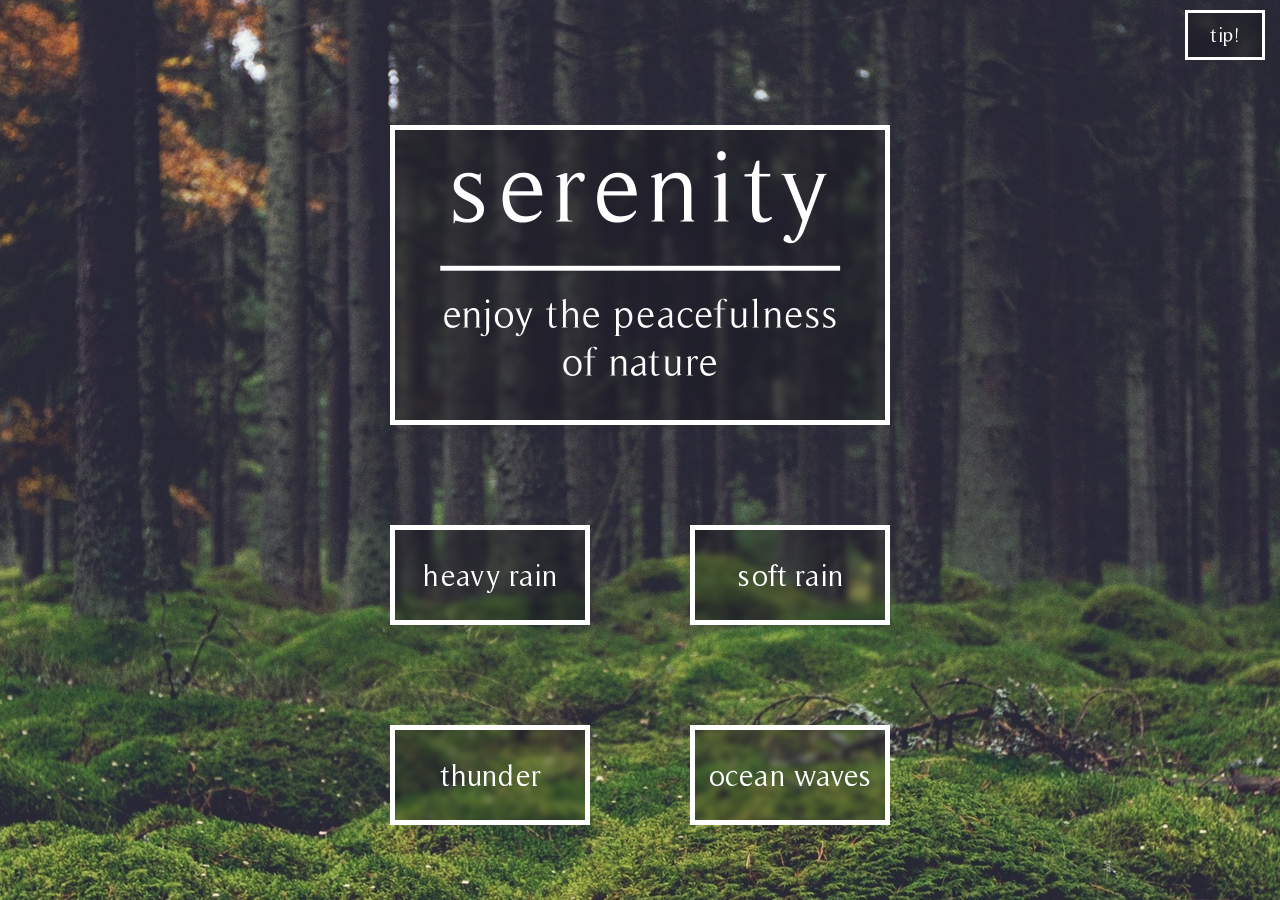
==== index.html @ 4b39b949 "First push" ====
<!DOCTYPE html>
<html lang="en">
<head>
    <meta charset="UTF-8">
    <meta name="viewport" content="width=device-width, initial-scale=1.0">
    <meta http-equiv="X-UA-Compatible" content="ie=edge">
    <link rel="stylesheet" type="text/css" href="./styles.css">
    <script src="https://code.jquery.com/jquery-3.4.1.js" integrity="sha256-WpOohJOqMqqyKL9FccASB9O0KwACQJpFTUBLTYOVvVU=" crossorigin="anonymous"></script>
    <title>Serenity</title>
</head>
<body>
    <div class="popupMenu">
        <h3 style="text-align: center;">Make my site look even better!</h1>
        <p>
            This enables a pretty glass effect behind my logo and buttons.
            <br>
            <br>Chrome Users:
            <br>1. type "chrome://flags" into your URL bar and hit enter
            <br>2. Search for "Experimental Web Platform features" and enable
            <br>3. Relaunch browser
            <br>
            <br>Firefox Users:
            <br>1. Feature not yet implemented
            <br>
            <br>Safari and Edge Users:
            <br>1. Should work by default
            
        </p>
    </div>
    <div class="all">
        <div class="background"></div>
        <div class="tip"><input type="button" value="tip!" class="styledButtonTip" id="tipButton"></div>
        <div class="serenityImageGrid">
            <img src="resources/images/serenity.png" class="serenityImage">
        </div>
        <div class="grid-container">
            <input type="button" value="heavy rain" class="styledButtonLeft" id="heavyrainButton">
            <input type="button" value="soft rain" class="styledButtonRight" id="softrainButton">
            <input type="button" value="thunder" class="styledButtonLeft" id="thunderButton">
            <input type="button" value="ocean waves" class="styledButtonRight" id="oceanwavesButton">
            
        </div>
        </div>
    <script src="./tip.js"></script>
    <script src="./sounds.js"></script>
</body>
</html>
---- styles.css ----
@font-face{
    font-family: timeless;
    src: url('resources/fonts/Timeless.ttf');
}

html{
    height: 100%;
    width: 100%;
    overflow-x: hidden;
    margin: 0;
}

body{
    height: 100%;
    width: 100%;
    margin: 0;
}

.background{
    z-index: -1;
    height: 100%;
    width: 100%;
    position: fixed;
    background-image: url('resources/images/bg.jpg');
    background-repeat: no-repeat;
    background-position: center;
}

.serenityImageGrid{
    display: grid;
    width: 100%;
}

.serenityImage{
    width: 500px;
    height: 300px;
    justify-self: center;
    margin-top: 50px;
    backdrop-filter: blur(3px);
    background-color: rgba(0, 0, 0, 0.2);
}


.grid-container{
    display: grid;
    width: 100%;
    grid-template-columns: 1fr 1fr;
    grid-gap: 100px;
    justify-items: center;
    align-items: center;
    margin-top: 100px;
    margin-bottom: 100px;
    position: absolute;
}

.styledButtonLeft{
    background-color: rgba(0, 0, 0, 0.2);
    color: white;
    font-size: 30px;
    width: 200px;
    height: 100px;
    justify-self: end;
    white-space: normal;
    border-width: 5px;
    border: 5px solid white;
    font-family: timeless;
    backdrop-filter: blur(3px);
    -webkit-backdrop-filter: blur(3px);
}

.styledButtonRight{
    background-color: rgba(0, 0, 0, 0.2);
    color: white;
    font-size: 30px;
    width: 200px;
    height: 100px;
    justify-self: start;
    white-space: normal;
    border: 5px solid white;
    font-family: timeless;
    backdrop-filter: blur(3px);
    -webkit-backdrop-filter: blur(3px);
}

.styledButtonLeft:hover{
    color: #dadada;
    border-color: #dadada;
}

.styledButtonRight:hover{
    color: #dadada;
    border-color: #dadada;
}

.styledButtonLeft:active{
    color: #afafaf;
    border-color: #afafaf;
}

.styledButtonRight:active{
    color: #afafaf;
    border-color: #afafaf;
}

input:focus{
    outline: none;
}

.tip{
    color: white;
    font-family: timeless;
    margin: 5px;
    font-size: 20px;
    text-align: end;
    margin-top: 0;
}

.styledButtonTip{
    background-color: rgba(0, 0, 0, 0.2);
    color: white;
    font-size: 20px;
    height: 50px;
    width: 80px;
    justify-self: end;
    white-space: normal;
    border-width: 5px;
    border: 3px solid white;
    font-family: timeless;
    backdrop-filter: blur(3px);
    -webkit-backdrop-filter: blur(3px);
    margin: 10px;
}

.styledButtonTip:hover{
    color: #dadada;
    border-color: #dadada;
}

.styledButtonTip:active{
    color: #afafaf;
    border-color: #afafaf;
}

.popupMenu{
    top: 50%;
    z-index: 1;
    visibility: hidden;
    opacity: 0;
    position: fixed;
    width: 600px;
    height: 400px;
    background-color: rgba(27, 27, 27, 0.473);
    border: 5px solid white;
    color: white;
    font-family: timeless;
    left: 50%;
    transform: translate(-50%, -50%);
    backdrop-filter: blur(3px);
    -webkit-backdrop-filter: blur(3px);
    pointer-events: all;
}

@media screen and (min-width: 0) and (max-width: 840px){
    .popupMenu{
        width: 400px;
        height: 530px;
    }
    .popupMenu>h3{
        font-size: 20px;
    }
    .popupMenu>p{
        font: 10px;
    }
}

.popupMenu>h3{
    font-size: 40px;
    padding: 0;
    margin: 20px;
}

.popupMenu>p{
    font-size: 20px;
    padding: 20px;
    padding-top: 0;
    margin: 0;
}

.all{
    width: 100%;
    height: 100%;
}
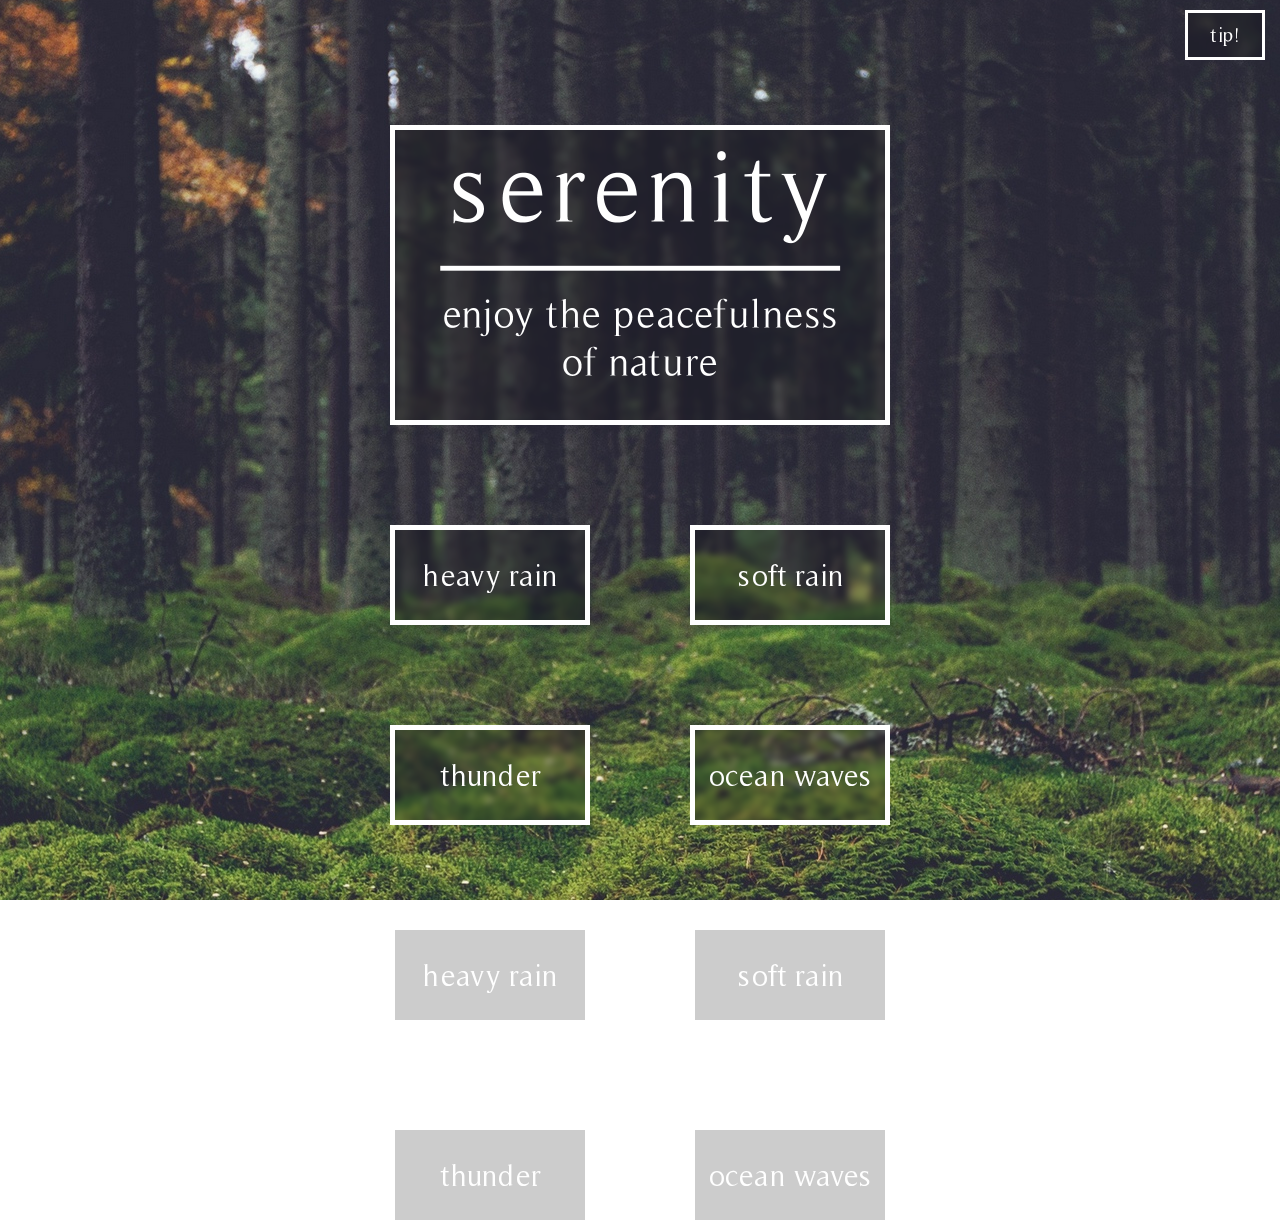
==== commit 2a175098: "Update" ====
--- a/index.html
+++ b/index.html
@@ -10,7 +10,7 @@
 </head>
 <body>
     <div class="popupMenu">
-        <h3 style="text-align: center;">Make my site look even better!</h1>
+        <h3 style="text-align: center;">Make my site look even better!</h3>
         <p>
             This enables a pretty glass effect behind my logo and buttons.
             <br>
@@ -38,6 +38,10 @@
             <input type="button" value="soft rain" class="styledButtonRight" id="softrainButton">
             <input type="button" value="thunder" class="styledButtonLeft" id="thunderButton">
             <input type="button" value="ocean waves" class="styledButtonRight" id="oceanwavesButton">
+            <input type="button" value="heavy rain" class="styledButtonLeft" id="heavyrainButton">
+            <input type="button" value="soft rain" class="styledButtonRight" id="softrainButton">
+            <input type="button" value="thunder" class="styledButtonLeft" id="thunderButton">
+            <input type="button" value="ocean waves" class="styledButtonRight" id="oceanwavesButton">
             
         </div>
         </div>
--- a/styles.css
+++ b/styles.css
@@ -160,19 +160,6 @@
     pointer-events: all;
 }
 
-@media screen and (min-width: 0) and (max-width: 840px){
-    .popupMenu{
-        width: 400px;
-        height: 530px;
-    }
-    .popupMenu>h3{
-        font-size: 20px;
-    }
-    .popupMenu>p{
-        font: 10px;
-    }
-}
-
 .popupMenu>h3{
     font-size: 40px;
     padding: 0;
@@ -189,4 +176,36 @@
 .all{
     width: 100%;
     height: 100%;
+}
+
+@media screen and (min-width: 0) and (max-width: 840px){
+    .popupMenu{
+        width: 300px;
+        height: 480px;
+    }
+    .popupMenu>h3{
+        font-size: 30px;
+    }
+    .popupMenu>p{
+        font-size: 18px;
+    }
+    .serenityImage{
+        width: 320px;
+        height: auto;
+        margin: 0 auto;
+    }
+    .grid-container{
+        margin-top: 20px;
+        grid-gap: 20px;
+    }
+    .styledButtonLeft{
+        width: 150px;
+        margin-left: auto;
+        border: 4px solid white;
+    }
+    .styledButtonRight{
+        width: 150px;
+        margin-right: auto;
+        border: 4px solid white;
+    }
 }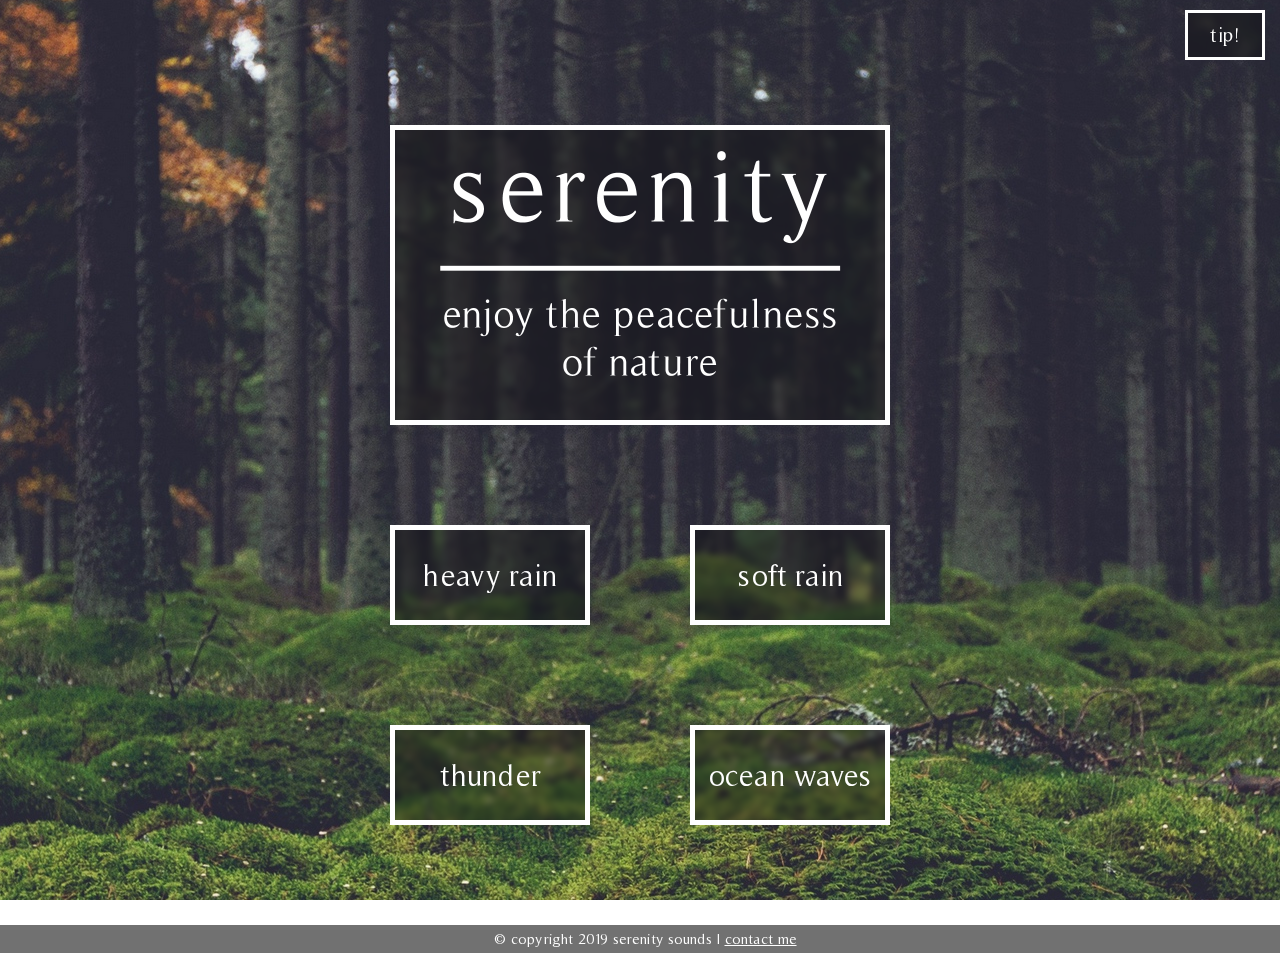
==== commit 07fee24a: "First publish" ====
--- a/index.html
+++ b/index.html
@@ -2,6 +2,22 @@
 <html lang="en">
 <head>
     <meta charset="UTF-8">
+
+    <!-- Global site tag (gtag.js) - Google Analytics -->
+    <script async src="https://www.googletagmanager.com/gtag/js?id=UA-143966505-1"></script>
+    <script>
+        window.dataLayer = window.dataLayer || [];
+        function gtag(){dataLayer.push(arguments);}
+        gtag('js', new Date());
+        gtag('config', 'UA-143966505-1');
+    </script>
+    <script async src="https://pagead2.googlesyndication.com/pagead/js/adsbygoogle.js"></script>
+    <script>
+      (adsbygoogle = window.adsbygoogle || []).push({
+        google_ad_client: "ca-pub-4351270002010552",
+        enable_page_level_ads: true
+      });
+    </script>
     <meta name="viewport" content="width=device-width, initial-scale=1.0">
     <meta http-equiv="X-UA-Compatible" content="ie=edge">
     <link rel="stylesheet" type="text/css" href="./styles.css">
@@ -16,14 +32,14 @@
             <br>
             <br>Chrome Users:
             <br>1. type "chrome://flags" into your URL bar and hit enter
-            <br>2. Search for "Experimental Web Platform features" and enable
-            <br>3. Relaunch browser
+            <br>2. search for "Experimental Web Platform features" and enable
+            <br>3. relaunch browser
             <br>
             <br>Firefox Users:
-            <br>1. Feature not yet implemented
+            <br>1. feature not yet implemented
             <br>
             <br>Safari and Edge Users:
-            <br>1. Should work by default
+            <br>1. should work by default
             
         </p>
     </div>
@@ -38,13 +54,10 @@
             <input type="button" value="soft rain" class="styledButtonRight" id="softrainButton">
             <input type="button" value="thunder" class="styledButtonLeft" id="thunderButton">
             <input type="button" value="ocean waves" class="styledButtonRight" id="oceanwavesButton">
-            <input type="button" value="heavy rain" class="styledButtonLeft" id="heavyrainButton">
-            <input type="button" value="soft rain" class="styledButtonRight" id="softrainButton">
-            <input type="button" value="thunder" class="styledButtonLeft" id="thunderButton">
-            <input type="button" value="ocean waves" class="styledButtonRight" id="oceanwavesButton">
             
         </div>
-        </div>
+        <div class="footer">© copyright 2019 serenity sounds | <a class="footerContact" href="" onclick="alert('Email me at: josh.shephard@hotmail.com')">contact me</a></div>
+    </div>
     <script src="./tip.js"></script>
     <script src="./sounds.js"></script>
 </body>
--- a/styles.css
+++ b/styles.css
@@ -37,7 +37,7 @@
     justify-self: center;
     margin-top: 50px;
     backdrop-filter: blur(3px);
-    background-color: rgba(0, 0, 0, 0.2);
+    background-color: rgba(10, 10, 10, 0.39);
 }
 
 
@@ -50,11 +50,11 @@
     align-items: center;
     margin-top: 100px;
     margin-bottom: 100px;
-    position: absolute;
+    position: relative;
 }
 
 .styledButtonLeft{
-    background-color: rgba(0, 0, 0, 0.2);
+    background-color: rgba(10, 10, 10, 0.39);
     color: white;
     font-size: 30px;
     width: 200px;
@@ -69,7 +69,7 @@
 }
 
 .styledButtonRight{
-    background-color: rgba(0, 0, 0, 0.2);
+    background-color: rgba(10, 10, 10, 0.39);
     color: white;
     font-size: 30px;
     width: 200px;
@@ -116,7 +116,7 @@
 }
 
 .styledButtonTip{
-    background-color: rgba(0, 0, 0, 0.2);
+    background-color: rgba(10, 10, 10, 0.39);
     color: white;
     font-size: 20px;
     height: 50px;
@@ -149,7 +149,7 @@
     position: fixed;
     width: 600px;
     height: 400px;
-    background-color: rgba(27, 27, 27, 0.473);
+    background-color: rgba(10, 10, 10, 0.39);
     border: 5px solid white;
     color: white;
     font-family: timeless;
@@ -175,7 +175,39 @@
 
 .all{
     width: 100%;
-    height: 100%;
+    min-height: 100%;
+}
+
+.footer{
+    background-color: rgba(10, 10, 10, 0.582);
+    color: white;
+    font-size: 15px;
+    font-family: timeless;
+    padding: 5px;
+    text-align: center;
+    position: relative;
+    bottom: 0;
+    width: 100%;
+}
+
+.footerContact{
+    color: white;
+}
+
+.footerContact:link{
+    color: white;
+}
+
+.footerContact:active{
+    color: rgb(187, 187, 187);
+}
+
+.footerContact:visited{
+    color: white;
+}
+
+.footerContact:hover{
+    color: rgb(224, 224, 224);
 }
 
 @media screen and (min-width: 0) and (max-width: 840px){
@@ -208,4 +240,7 @@
         margin-right: auto;
         border: 4px solid white;
     }
+    .body{
+        overflow-x: hidden;
+    }
 }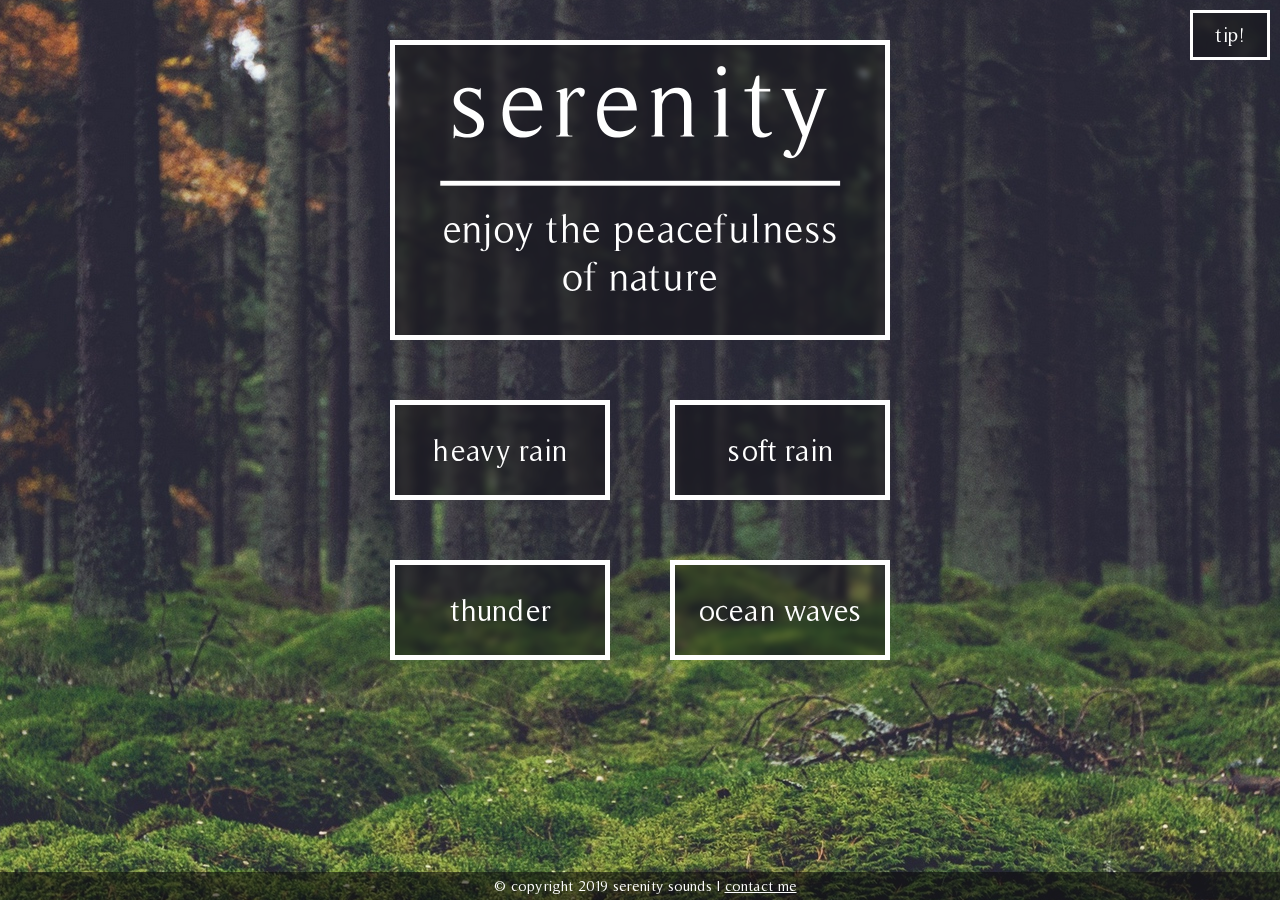
==== commit 68758495: "Changed favicon" ====
--- a/index.html
+++ b/index.html
@@ -21,8 +21,9 @@
     <meta name="viewport" content="width=device-width, initial-scale=1.0">
     <meta http-equiv="X-UA-Compatible" content="ie=edge">
     <link rel="stylesheet" type="text/css" href="./styles.css">
+    <link rel="icon" href="resources/images/serenitypatreonlogo.png">
     <script src="https://code.jquery.com/jquery-3.4.1.js" integrity="sha256-WpOohJOqMqqyKL9FccASB9O0KwACQJpFTUBLTYOVvVU=" crossorigin="anonymous"></script>
-    <title>Serenity</title>
+    <title>Serenity | Peaceful and Relaxing Sounds</title>
 </head>
 <body>
     <div class="popupMenu">
@@ -54,11 +55,12 @@
             <input type="button" value="soft rain" class="styledButtonRight" id="softrainButton">
             <input type="button" value="thunder" class="styledButtonLeft" id="thunderButton">
             <input type="button" value="ocean waves" class="styledButtonRight" id="oceanwavesButton">
-            
+                        
         </div>
-        <div class="footer">© copyright 2019 serenity sounds | <a class="footerContact" href="" onclick="alert('Email me at: josh.shephard@hotmail.com')">contact me</a></div>
+        <div class="footer">© copyright 2019 serenity sounds | <a class="footerContact" href="./contact.html" onclick="window.location.href = './contact.html'">contact me</a></div>
     </div>
     <script src="./tip.js"></script>
     <script src="./sounds.js"></script>
+    <script src="./onclicklogo.js"></script>
 </body>
 </html>--- a/styles.css
+++ b/styles.css
@@ -35,7 +35,7 @@
     width: 500px;
     height: 300px;
     justify-self: center;
-    margin-top: 50px;
+    margin-top: 40px;
     backdrop-filter: blur(3px);
     background-color: rgba(10, 10, 10, 0.39);
 }
@@ -45,10 +45,10 @@
     display: grid;
     width: 100%;
     grid-template-columns: 1fr 1fr;
-    grid-gap: 100px;
+    grid-gap: 60px;
     justify-items: center;
     align-items: center;
-    margin-top: 100px;
+    margin-top: 60px;
     margin-bottom: 100px;
     position: relative;
 }
@@ -57,7 +57,7 @@
     background-color: rgba(10, 10, 10, 0.39);
     color: white;
     font-size: 30px;
-    width: 200px;
+    width: 220px;
     height: 100px;
     justify-self: end;
     white-space: normal;
@@ -72,7 +72,7 @@
     background-color: rgba(10, 10, 10, 0.39);
     color: white;
     font-size: 30px;
-    width: 200px;
+    width: 220px;
     height: 100px;
     justify-self: start;
     white-space: normal;
@@ -109,10 +109,11 @@
 .tip{
     color: white;
     font-family: timeless;
-    margin: 5px;
+    margin-right: 15px;
     font-size: 20px;
+    position: absolute;
+    width: 100%;
     text-align: end;
-    margin-top: 0;
 }
 
 .styledButtonTip{
@@ -185,13 +186,9 @@
     font-family: timeless;
     padding: 5px;
     text-align: center;
-    position: relative;
+    position: fixed;
     bottom: 0;
     width: 100%;
-}
-
-.footerContact{
-    color: white;
 }
 
 .footerContact:link{
@@ -210,7 +207,27 @@
     color: rgb(224, 224, 224);
 }
 
-@media screen and (min-width: 0) and (max-width: 840px){
+.contact{
+    width: 450px;
+    justify-self: center;
+    background-color: rgba(10, 10, 10, 0.39);
+    border: 5px solid white;
+    margin-top: 40px;
+    padding: 20px;
+    color: white;
+    font-family: timeless;
+    font-size: 25px;
+}
+
+.contactContainer{
+    display: grid;
+    width: 100%;
+}
+
+@media screen and (min-width: 0) and (max-width: 740px){
+    .tip{
+        display: none;
+    }
     .popupMenu{
         width: 300px;
         height: 480px;
@@ -222,25 +239,35 @@
         font-size: 18px;
     }
     .serenityImage{
-        width: 320px;
+        width: 90vw;
         height: auto;
-        margin: 0 auto;
+        margin: 20px 0 auto;
     }
     .grid-container{
         margin-top: 20px;
-        grid-gap: 20px;
+        grid-gap: 25px;
     }
     .styledButtonLeft{
-        width: 150px;
+        width: 42vw;
         margin-left: auto;
-        border: 4px solid white;
+        border: 3px solid white;
+        font-size: 20px;
     }
     .styledButtonRight{
-        width: 150px;
-        margin-right: auto;
-        border: 4px solid white;
+        width: 42vw;
+        border: 3px solid white;
+        font-size: 20px;
     }
     .body{
         overflow-x: hidden;
+        width: 100%;
+    }
+    .contact{
+        font-size: 18px;
+        border: 3px solid white;
+        width: 75vw;
+    }
+    .contactContainer{
+        width: inherit;
     }
 }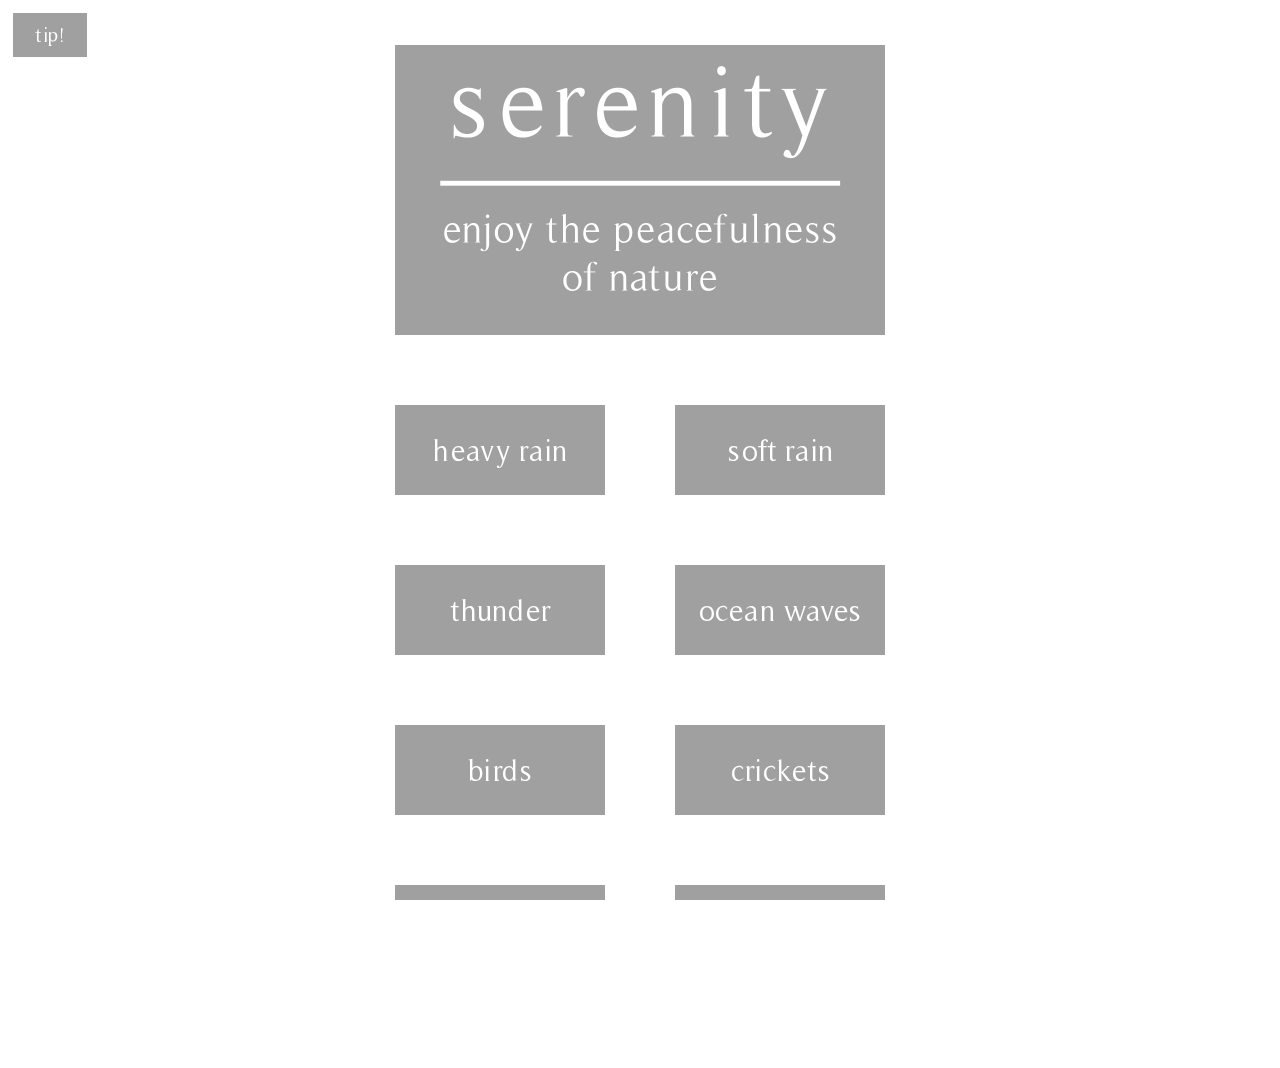
==== commit 108823dc: "Redesign and added sounds" ====
--- a/index.html
+++ b/index.html
@@ -2,46 +2,17 @@
 <html lang="en">
 <head>
     <meta charset="UTF-8">
-
-    <!-- Global site tag (gtag.js) - Google Analytics -->
-    <script async src="https://www.googletagmanager.com/gtag/js?id=UA-143966505-1"></script>
-    <script>
-        window.dataLayer = window.dataLayer || [];
-        function gtag(){dataLayer.push(arguments);}
-        gtag('js', new Date());
-        gtag('config', 'UA-143966505-1');
-    </script>
-    <script async src="https://pagead2.googlesyndication.com/pagead/js/adsbygoogle.js"></script>
-    <script>
-      (adsbygoogle = window.adsbygoogle || []).push({
-        google_ad_client: "ca-pub-4351270002010552",
-        enable_page_level_ads: true
-      });
-    </script>
     <meta name="viewport" content="width=device-width, initial-scale=1.0">
     <meta http-equiv="X-UA-Compatible" content="ie=edge">
     <link rel="stylesheet" type="text/css" href="./styles.css">
-    <link rel="icon" href="resources/images/serenitypatreonlogo.png">
     <script src="https://code.jquery.com/jquery-3.4.1.js" integrity="sha256-WpOohJOqMqqyKL9FccASB9O0KwACQJpFTUBLTYOVvVU=" crossorigin="anonymous"></script>
     <title>Serenity | Peaceful and Relaxing Sounds</title>
 </head>
 <body>
     <div class="popupMenu">
-        <h3 style="text-align: center;">Make my site look even better!</h3>
+        <h3 style="text-align: center;">placeholder</h3>
         <p>
-            This enables a pretty glass effect behind my logo and buttons.
-            <br>
-            <br>Chrome Users:
-            <br>1. type "chrome://flags" into your URL bar and hit enter
-            <br>2. search for "Experimental Web Platform features" and enable
-            <br>3. relaunch browser
-            <br>
-            <br>Firefox Users:
-            <br>1. feature not yet implemented
-            <br>
-            <br>Safari and Edge Users:
-            <br>1. should work by default
-            
+                        
         </p>
     </div>
     <div class="all">
@@ -55,12 +26,16 @@
             <input type="button" value="soft rain" class="styledButtonRight" id="softrainButton">
             <input type="button" value="thunder" class="styledButtonLeft" id="thunderButton">
             <input type="button" value="ocean waves" class="styledButtonRight" id="oceanwavesButton">
-                        
+            <input type="button" value="birds" class="styledButtonLeft" id="birdsButton">
+            <input type="button" value="crickets" class="styledButtonRight" id="cricketsButton">
+            <input type="button" value="periodic crow" class="styledButtonLeft" id="crowButton">
+            <input type="button" value="murder of crows" class="styledButtonRight" id="crowsButton">
+            
         </div>
-        <div class="footer">© copyright 2019 serenity sounds | <a class="footerContact" href="./contact.html" onclick="window.location.href = './contact.html'">contact me</a></div>
+        <div class="footer">© copyright 2021 serenity sounds | <a class="footerContact" href="./contact.html" onclick="window.location.href = './contact.html'">contact me</a></div>
     </div>
+    <script src="./sounds.js"></script>
     <script src="./tip.js"></script>
-    <script src="./sounds.js"></script>
     <script src="./onclicklogo.js"></script>
 </body>
 </html>--- a/styles.css
+++ b/styles.css
@@ -3,16 +3,10 @@
     src: url('resources/fonts/Timeless.ttf');
 }
 
-html{
+html, body{
     height: 100%;
     width: 100%;
     overflow-x: hidden;
-    margin: 0;
-}
-
-body{
-    height: 100%;
-    width: 100%;
     margin: 0;
 }
 
@@ -21,9 +15,8 @@
     height: 100%;
     width: 100%;
     position: fixed;
-    background-image: url('resources/images/bg.jpg');
+    background-image: url('resources/images/bg.png');
     background-repeat: no-repeat;
-    background-position: center;
 }
 
 .serenityImageGrid{
@@ -37,6 +30,7 @@
     justify-self: center;
     margin-top: 40px;
     backdrop-filter: blur(3px);
+    -webkit-backdrop-filter: blur(3px);
     background-color: rgba(10, 10, 10, 0.39);
 }
 
@@ -49,7 +43,7 @@
     justify-items: center;
     align-items: center;
     margin-top: 60px;
-    margin-bottom: 100px;
+    margin-bottom: 60px;
     position: relative;
 }
 
@@ -109,11 +103,11 @@
 .tip{
     color: white;
     font-family: timeless;
-    margin-right: 15px;
+    margin-right: 0;
     font-size: 20px;
     position: absolute;
     width: 100%;
-    text-align: end;
+    text-align: start;
 }
 
 .styledButtonTip{
@@ -150,7 +144,7 @@
     position: fixed;
     width: 600px;
     height: 400px;
-    background-color: rgba(10, 10, 10, 0.39);
+    background-color: rgba(10, 10, 10, 0.9);
     border: 5px solid white;
     color: white;
     font-family: timeless;
@@ -186,7 +180,7 @@
     font-family: timeless;
     padding: 5px;
     text-align: center;
-    position: fixed;
+    position: relative;
     bottom: 0;
     width: 100%;
 }
@@ -245,6 +239,7 @@
     }
     .grid-container{
         margin-top: 20px;
+        margin-bottom: 20px;
         grid-gap: 25px;
     }
     .styledButtonLeft{
@@ -258,9 +253,8 @@
         border: 3px solid white;
         font-size: 20px;
     }
-    .body{
-        overflow-x: hidden;
-        width: 100%;
+    body, html{
+        /*tinker with overflow*/
     }
     .contact{
         font-size: 18px;
@@ -270,4 +264,8 @@
     .contactContainer{
         width: inherit;
     }
+    .footer{
+        position: fixed;
+        
+    }
 }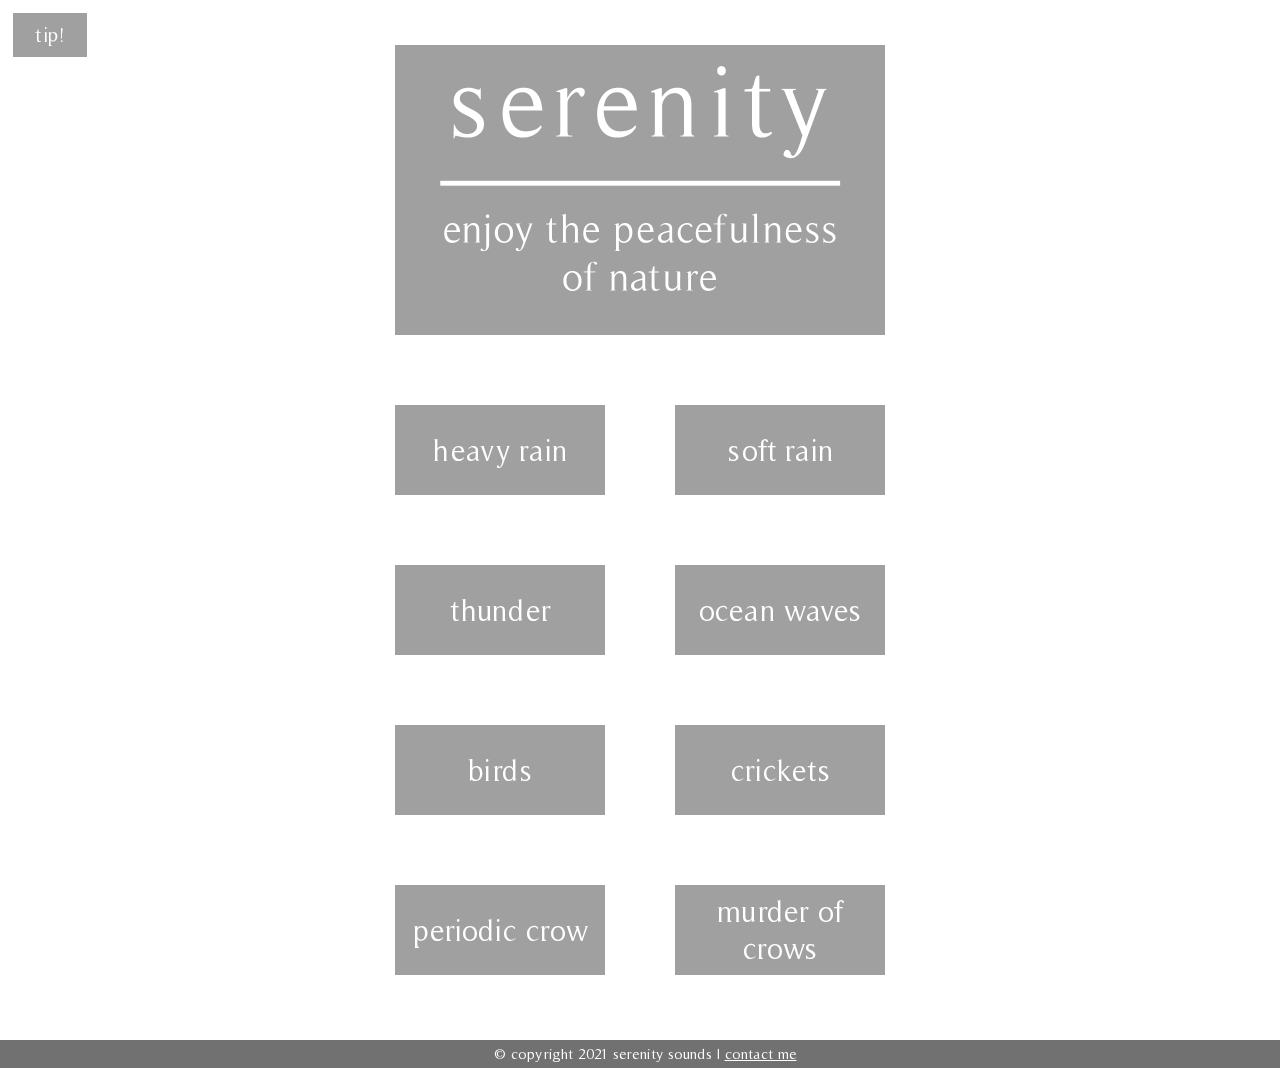
==== commit f3fcc371: "Favicon" ====
--- a/index.html
+++ b/index.html
@@ -6,6 +6,7 @@
     <meta http-equiv="X-UA-Compatible" content="ie=edge">
     <link rel="stylesheet" type="text/css" href="./styles.css">
     <script src="https://code.jquery.com/jquery-3.4.1.js" integrity="sha256-WpOohJOqMqqyKL9FccASB9O0KwACQJpFTUBLTYOVvVU=" crossorigin="anonymous"></script>
+    <link rel="shortcut icon" href="resources/images/favicon.ico">
     <title>Serenity | Peaceful and Relaxing Sounds</title>
 </head>
 <body>
--- a/styles.css
+++ b/styles.css
@@ -3,7 +3,12 @@
     src: url('resources/fonts/Timeless.ttf');
 }
 
-html, body{
+html{
+    height: 100%;
+    margin: 0;
+}
+
+body{
     height: 100%;
     width: 100%;
     overflow-x: hidden;
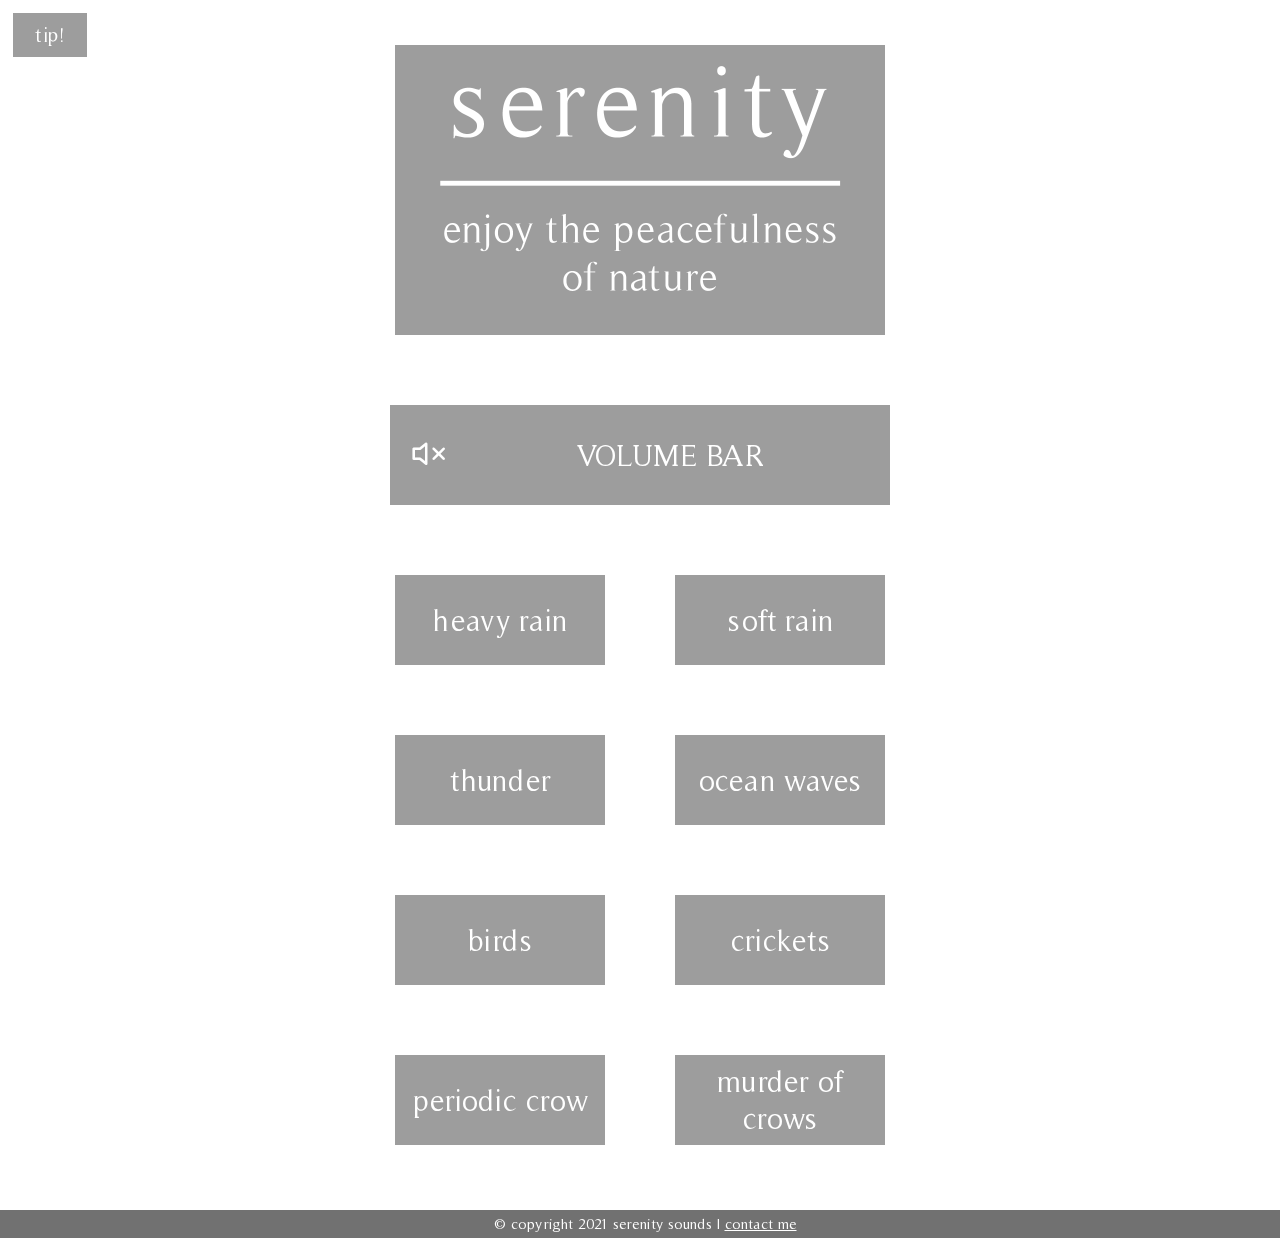
==== commit d1594595: "Added global mute" ====
--- a/index.html
+++ b/index.html
@@ -7,6 +7,7 @@
     <link rel="stylesheet" type="text/css" href="./styles.css">
     <script src="https://code.jquery.com/jquery-3.4.1.js" integrity="sha256-WpOohJOqMqqyKL9FccASB9O0KwACQJpFTUBLTYOVvVU=" crossorigin="anonymous"></script>
     <link rel="shortcut icon" href="resources/images/favicon.ico">
+    <link rel="stylesheet" href="https://cdn.jsdelivr.net/npm/bootstrap-icons@1.5.0/font/bootstrap-icons.css">
     <title>Serenity | Peaceful and Relaxing Sounds</title>
 </head>
 <body>
@@ -22,6 +23,16 @@
         <div class="serenityImageGrid">
             <img src="resources/images/serenity.png" class="serenityImage">
         </div>
+        <div class="masterVolumeGrid">
+            <div class="masterVolumeBox">
+                <div class="mute">
+                    <em class="bi bi-volume-mute" onclick="mute()"></em>
+                </div>
+                <div class="volumeBar">
+                    VOLUME BAR
+                </div>
+            </div>
+        </div>
         <div class="grid-container">
             <input type="button" value="heavy rain" class="styledButtonLeft" id="heavyrainButton">
             <input type="button" value="soft rain" class="styledButtonRight" id="softrainButton">
@@ -31,7 +42,6 @@
             <input type="button" value="crickets" class="styledButtonRight" id="cricketsButton">
             <input type="button" value="periodic crow" class="styledButtonLeft" id="crowButton">
             <input type="button" value="murder of crows" class="styledButtonRight" id="crowsButton">
-            
         </div>
         <div class="footer">© copyright 2021 serenity sounds | <a class="footerContact" href="./contact.html" onclick="window.location.href = './contact.html'">contact me</a></div>
     </div>
--- a/styles.css
+++ b/styles.css
@@ -36,9 +36,42 @@
     margin-top: 40px;
     backdrop-filter: blur(3px);
     -webkit-backdrop-filter: blur(3px);
-    background-color: rgba(10, 10, 10, 0.39);
-}
-
+    background-color: rgba(10, 10, 10, 0.40);
+}
+
+.masterVolumeGrid{
+    display: grid;
+    width: 100%;
+}
+
+.masterVolumeBox{
+    background-color: rgba(10, 10, 10, 0.40);
+    width: 500px;
+    height: 100px;
+    margin-top: 60px;
+    justify-self: center;
+    color: white;
+    border: 5px solid white;
+    white-space: normal;
+    font-family: timeless;
+    font-size: 30px;
+    backdrop-filter: blur(3px);
+    -webkit-backdrop-filter: blur(3px);
+    display: grid;
+    grid-template-columns: 60px auto;
+}
+
+.mute{
+    justify-self: end;
+    align-self: center;
+    
+    font-size: 40px;
+}
+
+.volumeBar{
+    justify-self: center;
+    align-self: center;
+}
 
 .grid-container{
     display: grid;
@@ -53,29 +86,28 @@
 }
 
 .styledButtonLeft{
-    background-color: rgba(10, 10, 10, 0.39);
+    background-color: rgba(10, 10, 10, 0.40);
     color: white;
     font-size: 30px;
     width: 220px;
     height: 100px;
     justify-self: end;
+    border: 5px solid white;
     white-space: normal;
-    border-width: 5px;
-    border: 5px solid white;
     font-family: timeless;
     backdrop-filter: blur(3px);
     -webkit-backdrop-filter: blur(3px);
 }
 
 .styledButtonRight{
-    background-color: rgba(10, 10, 10, 0.39);
+    background-color: rgba(10, 10, 10, 0.40);
     color: white;
     font-size: 30px;
     width: 220px;
     height: 100px;
     justify-self: start;
+    border: 5px solid white;
     white-space: normal;
-    border: 5px solid white;
     font-family: timeless;
     backdrop-filter: blur(3px);
     -webkit-backdrop-filter: blur(3px);
@@ -116,7 +148,7 @@
 }
 
 .styledButtonTip{
-    background-color: rgba(10, 10, 10, 0.39);
+    background-color: rgba(10, 10, 10, 0.40);
     color: white;
     font-size: 20px;
     height: 50px;
@@ -242,6 +274,13 @@
         height: auto;
         margin: 20px 0 auto;
     }
+    .masterVolumeBox{
+        width: 90vw;
+        height: auto;
+        margin: 20px 0 auto;
+        font-size: 20px;
+        border: 3px solid white;
+    }
     .grid-container{
         margin-top: 20px;
         margin-bottom: 20px;
@@ -251,11 +290,13 @@
         width: 42vw;
         margin-left: auto;
         border: 3px solid white;
+        border-radius: 0;
         font-size: 20px;
     }
     .styledButtonRight{
         width: 42vw;
         border: 3px solid white;
+        border-radius: 0;
         font-size: 20px;
     }
     body, html{
@@ -271,6 +312,5 @@
     }
     .footer{
         position: fixed;
-        
     }
 }